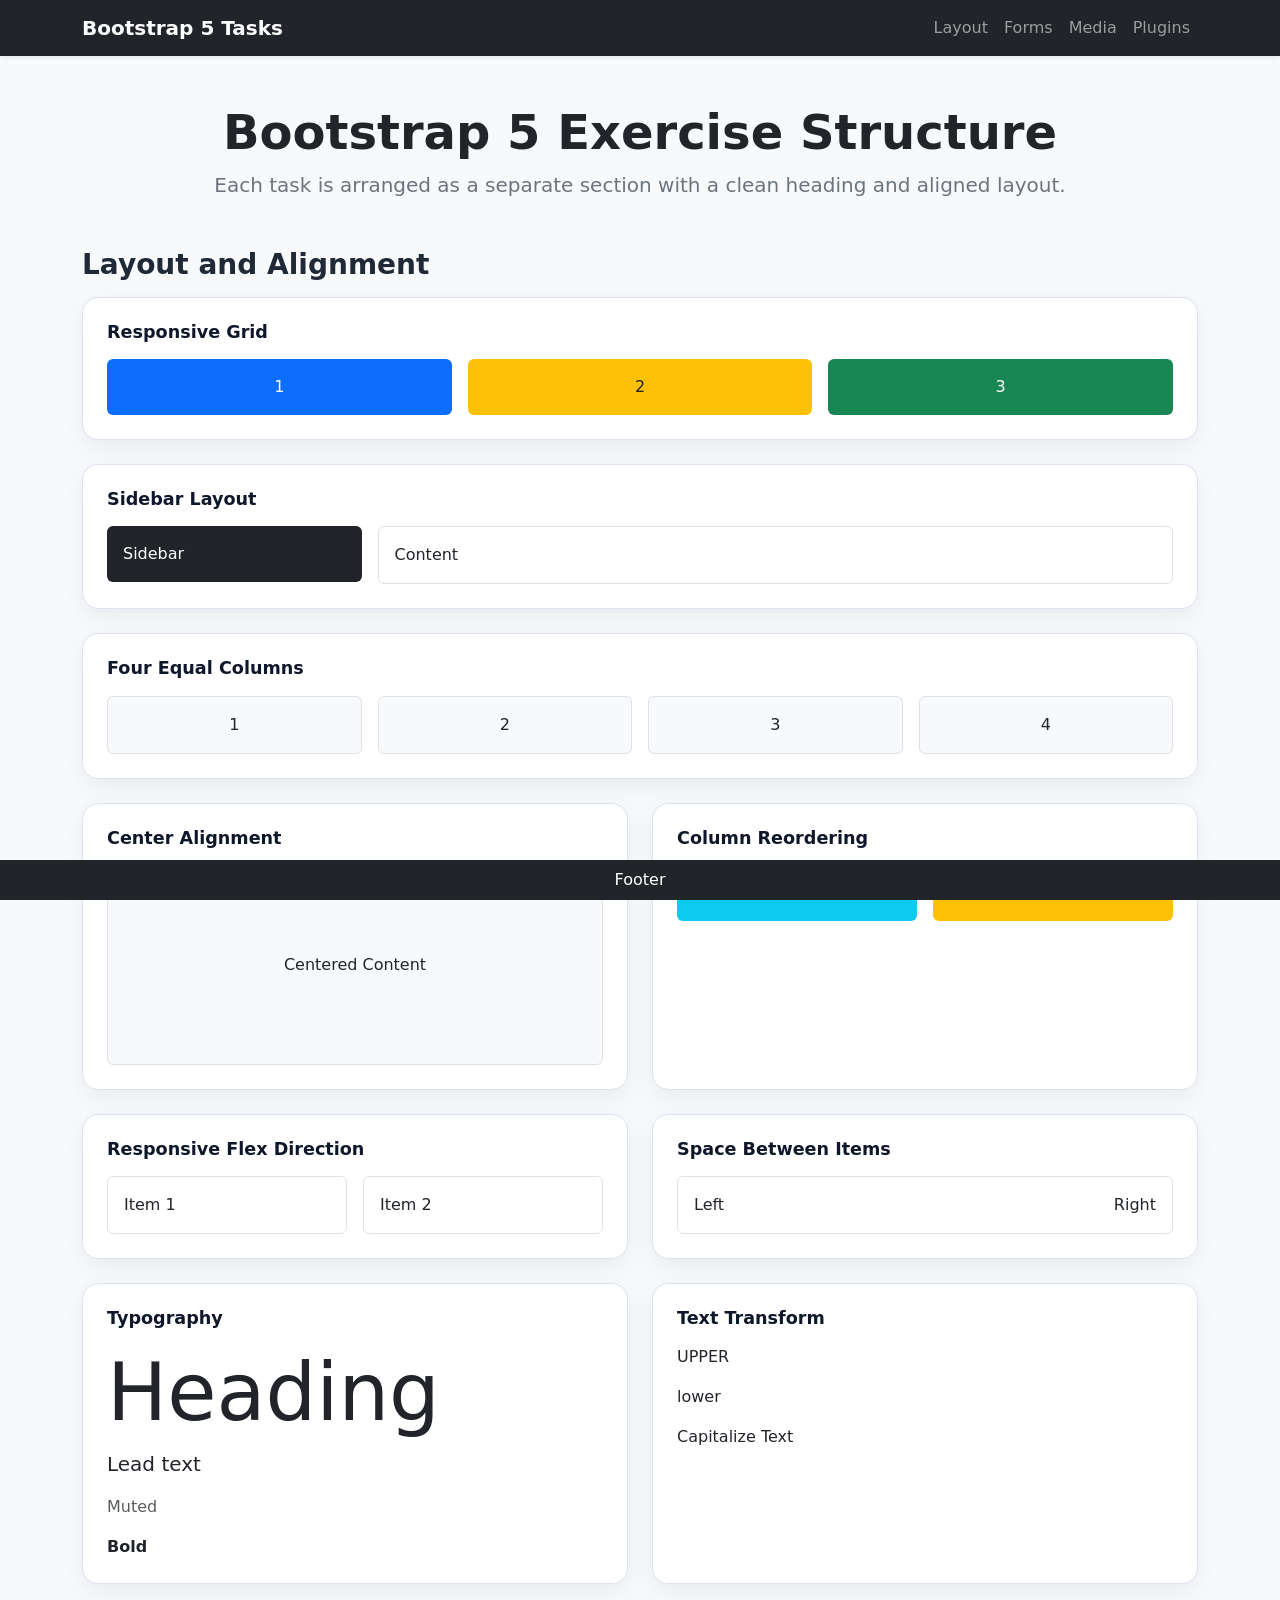
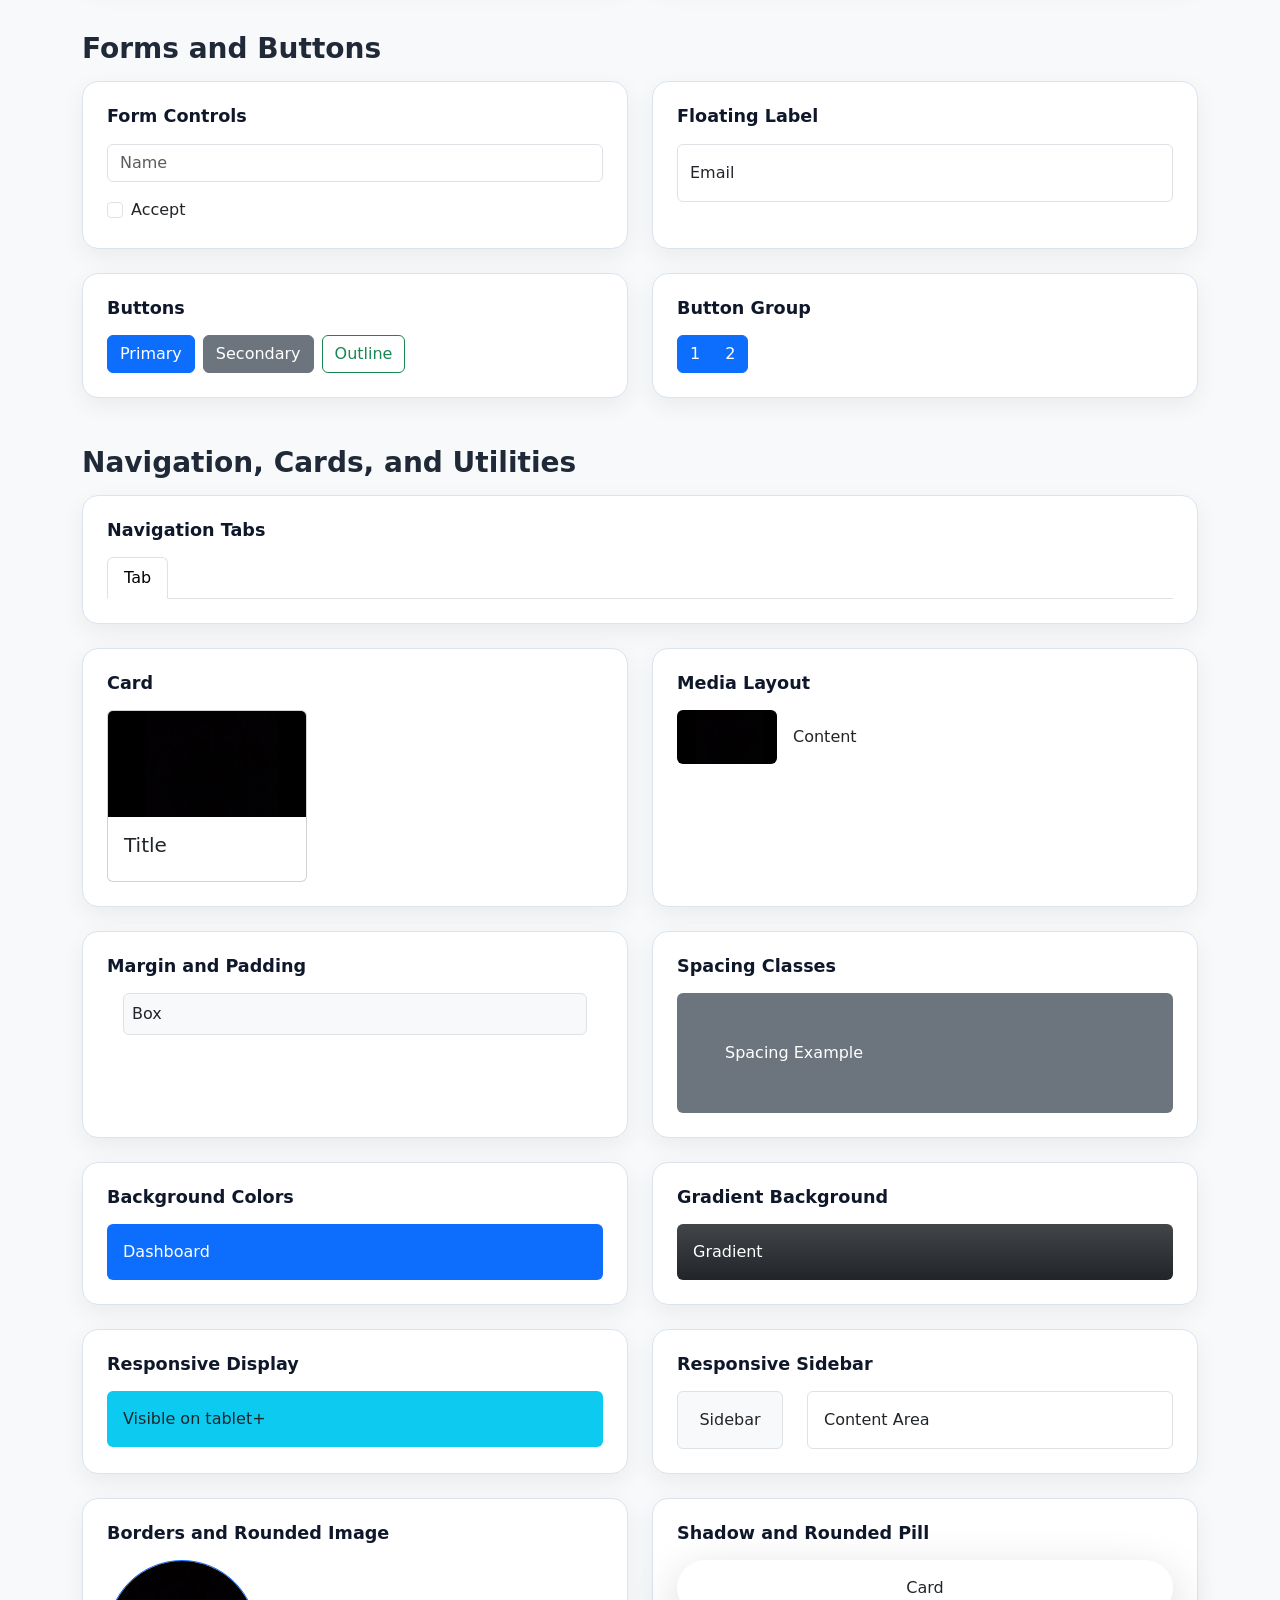
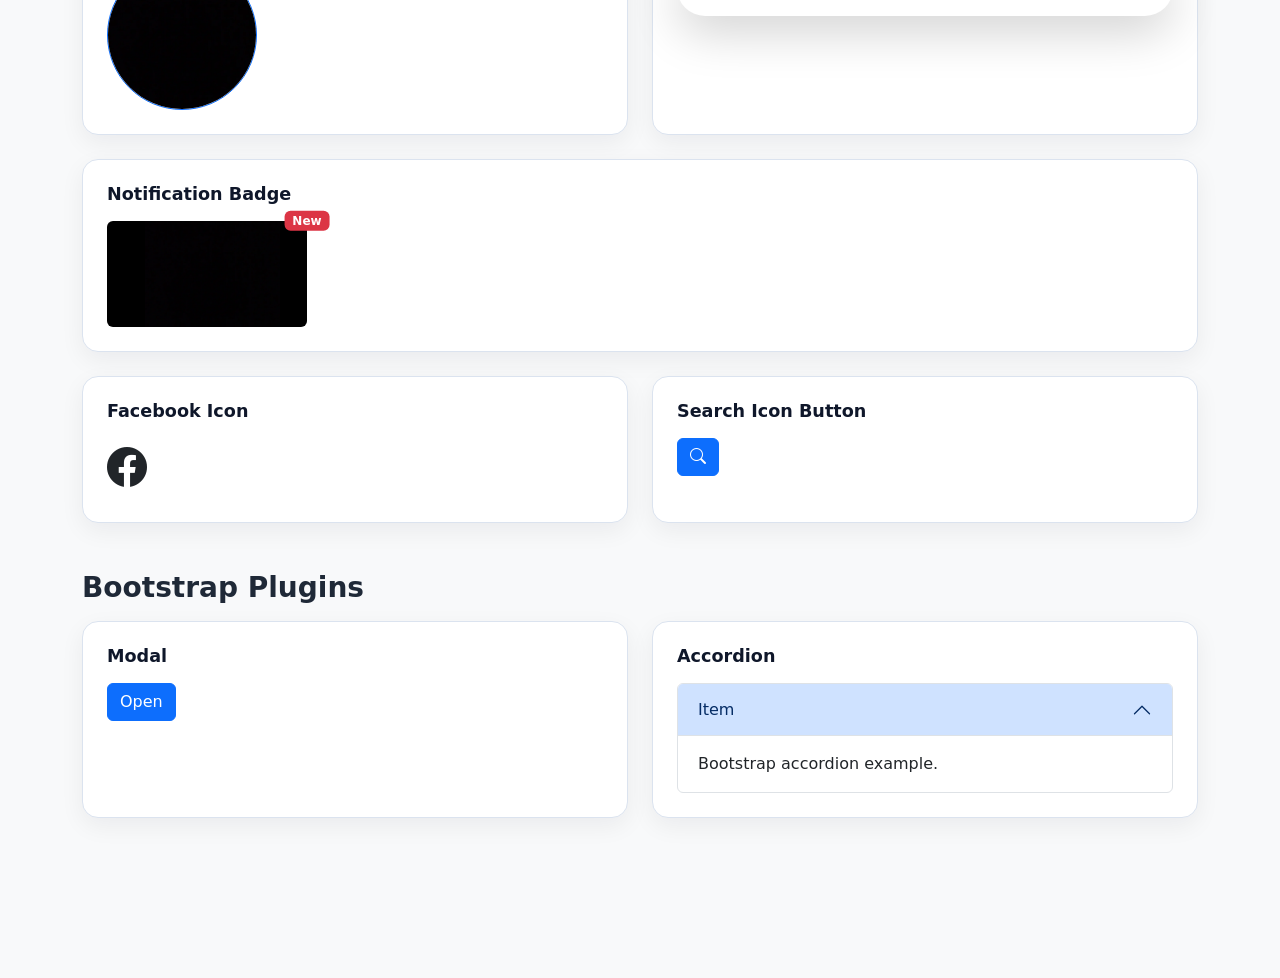
==== UpSkilling/Module 1 - Bootstrap 5/index.html @ 830fefad "Bootstrap" ====
<!DOCTYPE html>
<html lang="en">
<head>
    <!-- Exercise 1.1 - CDN Setup -->
    <meta charset="UTF-8">
    <meta name="viewport" content="width=device-width, initial-scale=1.0">
    <title>Bootstrap 5 Exercises</title>
    <link href="https://cdn.jsdelivr.net/npm/bootstrap@5.3.3/dist/css/bootstrap.min.css" rel="stylesheet">
    <link rel="stylesheet" href="https://cdn.jsdelivr.net/npm/bootstrap-icons@1.11.3/font/bootstrap-icons.min.css">
    <style>
        body {
            padding-bottom: 4rem;
        }

        .page-shell {
            padding-bottom: 5rem;
        }

        .task-group {
            scroll-margin-top: 5rem;
        }

        .group-title {
            margin-bottom: 1rem;
            font-size: 1.75rem;
            font-weight: 700;
            color: #1f2937;
        }

        .task-card {
            height: 100%;
            padding: 1.5rem;
            border: 1px solid #dbe3ef;
            border-radius: 1rem;
            background-color: #ffffff;
            box-shadow: 0 0.5rem 1.5rem rgba(15, 23, 42, 0.06);
        }

        .task-heading {
            margin-bottom: 1rem;
            font-size: 1.1rem;
            font-weight: 700;
            color: #0f172a;
        }

        .center-demo {
            min-height: 200px;
        }

        .card-width {
            max-width: 200px;
        }

        .media-image,
        .image-demo {
            object-fit: cover;
        }
    </style>
</head>
<body class="bg-body-tertiary">

    <!-- Exercise 10.1 - Navbar -->
    <nav class="navbar navbar-expand-lg navbar-dark bg-dark shadow-sm">
        <div class="container">
            <a class="navbar-brand fw-semibold" href="#">Bootstrap 5 Tasks</a>
            <button class="navbar-toggler" type="button" data-bs-toggle="collapse" data-bs-target="#taskNav">
                <span class="navbar-toggler-icon"></span>
            </button>
            <div class="collapse navbar-collapse" id="taskNav">
                <ul class="navbar-nav ms-auto">
                    <li class="nav-item"><a class="nav-link" href="#layout">Layout</a></li>
                    <li class="nav-item"><a class="nav-link" href="#forms">Forms</a></li>
                    <li class="nav-item"><a class="nav-link" href="#media">Media</a></li>
                    <li class="nav-item"><a class="nav-link" href="#plugins">Plugins</a></li>
                </ul>
            </div>
        </div>
    </nav>

    <main class="container py-5 page-shell">
        <header class="text-center mb-5">
            <h1 class="display-5 fw-bold">Bootstrap 5 Exercise Structure</h1>
            <p class="lead text-secondary mb-0">Each task is arranged as a separate section with a clean heading and aligned layout.</p>
        </header>

        <section id="layout" class="task-group mb-5">
            <h2 class="group-title">Layout and Alignment</h2>
            <div class="row g-4">
                <!-- Exercise 3.1 - Responsive Grid -->
                <div class="col-12">
                    <article class="task-card">
                        <h3 class="task-heading">Responsive Grid</h3>
                        <div class="row g-3 text-center text-white">
                            <div class="col-12 col-md-6 col-lg-4">
                                <div class="bg-primary p-3 rounded">1</div>
                            </div>
                            <div class="col-12 col-md-6 col-lg-4">
                                <div class="bg-warning text-dark p-3 rounded">2</div>
                            </div>
                            <div class="col-12 col-md-6 col-lg-4">
                                <div class="bg-success p-3 rounded">3</div>
                            </div>
                        </div>
                    </article>
                </div>

                <!-- Exercise 4.1 - Sidebar Layout -->
                <div class="col-12">
                    <article class="task-card">
                        <h3 class="task-heading">Sidebar Layout</h3>
                        <div class="row g-3">
                            <div class="col-md-3">
                                <div class="bg-dark text-white p-3 rounded">Sidebar</div>
                            </div>
                            <div class="col-md-9">
                                <div class="border bg-white p-3 rounded">Content</div>
                            </div>
                        </div>
                    </article>
                </div>

                <!-- Exercise 4.2 - Four Equal Columns -->
                <div class="col-12">
                    <article class="task-card">
                        <h3 class="task-heading">Four Equal Columns</h3>
                        <div class="row g-3 text-center">
                            <div class="col-sm-3"><div class="border bg-light p-3 rounded">1</div></div>
                            <div class="col-sm-3"><div class="border bg-light p-3 rounded">2</div></div>
                            <div class="col-sm-3"><div class="border bg-light p-3 rounded">3</div></div>
                            <div class="col-sm-3"><div class="border bg-light p-3 rounded">4</div></div>
                        </div>
                    </article>
                </div>

                <!-- Exercise 5.1 - Center Alignment -->
                <div class="col-lg-6">
                    <article class="task-card h-100">
                        <h3 class="task-heading">Center Alignment</h3>
                        <div class="d-flex justify-content-center align-items-center bg-light border rounded center-demo">
                            Centered Content
                        </div>
                    </article>
                </div>

                <!-- Exercise 5.2 - Column Reordering -->
                <div class="col-lg-6">
                    <article class="task-card h-100">
                        <h3 class="task-heading">Column Reordering</h3>
                        <div class="row g-3 text-center">
                            <div class="col order-md-2">
                                <div class="bg-warning p-3 rounded">Second</div>
                            </div>
                            <div class="col order-md-1">
                                <div class="bg-info p-3 rounded">First</div>
                            </div>
                        </div>
                    </article>
                </div>

                <!-- Exercise 6.1 - Responsive Flex Direction -->
                <div class="col-lg-6">
                    <article class="task-card h-100">
                        <h3 class="task-heading">Responsive Flex Direction</h3>
                        <div class="d-flex flex-column flex-md-row gap-3">
                            <div class="border bg-white p-3 rounded flex-fill">Item 1</div>
                            <div class="border bg-white p-3 rounded flex-fill">Item 2</div>
                        </div>
                    </article>
                </div>

                <!-- Exercise 6.2 - Space Between Items -->
                <div class="col-lg-6">
                    <article class="task-card h-100">
                        <h3 class="task-heading">Space Between Items</h3>
                        <div class="d-flex justify-content-between align-items-center border bg-white p-3 rounded">
                            <span>Left</span>
                            <span>Right</span>
                        </div>
                    </article>
                </div>

                <!-- Exercise 7.1 - Typography -->
                <div class="col-lg-6">
                    <article class="task-card h-100">
                        <h3 class="task-heading">Typography</h3>
                        <h1 class="display-1">Heading</h1>
                        <p class="lead">Lead text</p>
                        <p class="text-muted">Muted</p>
                        <p class="fw-bold mb-0">Bold</p>
                    </article>
                </div>

                <!-- Exercise 7.2 - Text Transform -->
                <div class="col-lg-6">
                    <article class="task-card h-100">
                        <h3 class="task-heading">Text Transform</h3>
                        <p class="text-uppercase">upper</p>
                        <p class="text-lowercase">LOWER</p>
                        <p class="text-capitalize mb-0">capitalize text</p>
                    </article>
                </div>
            </div>
        </section>

        <section id="forms" class="task-group mb-5">
            <h2 class="group-title">Forms and Buttons</h2>
            <div class="row g-4">
                <!-- Exercise 8.1 - Form Controls -->
                <div class="col-lg-6">
                    <article class="task-card h-100">
                        <h3 class="task-heading">Form Controls</h3>
                        <form>
                            <input class="form-control mb-3" placeholder="Name">
                            <div class="form-check">
                                <input type="checkbox" class="form-check-input" id="accept">
                                <label class="form-check-label" for="accept">Accept</label>
                            </div>
                        </form>
                    </article>
                </div>

                <!-- Exercise 8.2 - Floating Label -->
                <div class="col-lg-6">
                    <article class="task-card h-100">
                        <h3 class="task-heading">Floating Label</h3>
                        <div class="form-floating">
                            <input type="email" class="form-control" id="floatingEmail" placeholder="Email">
                            <label for="floatingEmail">Email</label>
                        </div>
                    </article>
                </div>

                <!-- Exercise 9.1 - Buttons -->
                <div class="col-lg-6">
                    <article class="task-card h-100">
                        <h3 class="task-heading">Buttons</h3>
                        <div class="d-flex flex-wrap gap-2">
                            <button class="btn btn-primary" type="button">Primary</button>
                            <button class="btn btn-secondary" type="button">Secondary</button>
                            <button class="btn btn-outline-success" type="button">Outline</button>
                        </div>
                    </article>
                </div>

                <!-- Exercise 9.2 - Button Group -->
                <div class="col-lg-6">
                    <article class="task-card h-100">
                        <h3 class="task-heading">Button Group</h3>
                        <div class="btn-group" role="group" aria-label="Button group">
                            <button class="btn btn-primary" type="button">1</button>
                            <button class="btn btn-primary" type="button">2</button>
                        </div>
                    </article>
                </div>
            </div>
        </section>

        <section id="media" class="task-group mb-5">
            <h2 class="group-title">Navigation, Cards, and Utilities</h2>
            <div class="row g-4">
                <!-- Exercise 10.2 - Navigation Tabs -->
                <div class="col-12">
                    <article class="task-card">
                        <h3 class="task-heading">Navigation Tabs</h3>
                        <ul class="nav nav-tabs">
                            <li class="nav-item">
                                <a class="nav-link active" href="#">Tab</a>
                            </li>
                        </ul>
                    </article>
                </div>

                <!-- Exercise 11.1 - Card -->
                <div class="col-lg-6">
                    <article class="task-card h-100">
                        <h3 class="task-heading">Card</h3>
                        <div class="card card-width">
                            <img src="image.png" class="card-img-top" alt="Card Image">
                            <div class="card-body">
                                <h5 class="card-title">Title</h5>
                            </div>
                        </div>
                    </article>
                </div>

                <!-- Exercise 11.2 - Media Layout -->
                <div class="col-lg-6">
                    <article class="task-card h-100">
                        <h3 class="task-heading">Media Layout</h3>
                        <div class="d-flex align-items-center gap-3">
                            <img src="image.png" width="100" alt="Image" class="rounded media-image">
                            <div>Content</div>
                        </div>
                    </article>
                </div>

                <!-- Exercise 12.1 - Margin and Padding -->
                <div class="col-lg-6">
                    <article class="task-card h-100">
                        <h3 class="task-heading">Margin and Padding</h3>
                        <div class="m-3 p-2 bg-light border rounded">Box</div>
                    </article>
                </div>

                <!-- Exercise 12.2 - Spacing Classes -->
                <div class="col-lg-6">
                    <article class="task-card h-100">
                        <h3 class="task-heading">Spacing Classes</h3>
                        <div class="p-5 bg-secondary text-white rounded">Spacing Example</div>
                    </article>
                </div>

                <!-- Exercise 13.1 - Background Colors -->
                <div class="col-lg-6">
                    <article class="task-card h-100">
                        <h3 class="task-heading">Background Colors</h3>
                        <div class="bg-primary text-white p-3 rounded">Dashboard</div>
                    </article>
                </div>

                <!-- Exercise 13.2 - Gradient Background -->
                <div class="col-lg-6">
                    <article class="task-card h-100">
                        <h3 class="task-heading">Gradient Background</h3>
                        <div class="bg-dark bg-gradient text-white p-3 rounded">Gradient</div>
                    </article>
                </div>

                <!-- Exercise 14.1 - Responsive Display -->
                <div class="col-lg-6">
                    <article class="task-card h-100">
                        <h3 class="task-heading">Responsive Display</h3>
                        <div class="d-none d-md-block bg-info p-3 rounded">Visible on tablet+</div>
                    </article>
                </div>

                <!-- Exercise 14.2 - Responsive Sidebar -->
                <div class="col-lg-6">
                    <article class="task-card h-100">
                        <h3 class="task-heading">Responsive Sidebar</h3>
                        <div class="row">
                            <div class="d-none d-md-block col-md-3">
                                <div class="bg-light border rounded p-3 text-center">Sidebar</div>
                            </div>
                            <div class="col">
                                <div class="border rounded p-3 bg-white">Content Area</div>
                            </div>
                        </div>
                    </article>
                </div>

                <!-- Exercise 15.1 - Borders and Rounded Image -->
                <div class="col-lg-6">
                    <article class="task-card h-100">
                        <h3 class="task-heading">Borders and Rounded Image</h3>
                        <img src="image.png"
                             class="border border-primary rounded-circle image-demo"
                             width="150"
                             height="150"
                             alt="Profile">
                    </article>
                </div>

                <!-- Exercise 15.2 - Shadow and Rounded Pill -->
                <div class="col-lg-6">
                    <article class="task-card h-100">
                        <h3 class="task-heading">Shadow and Rounded Pill</h3>
                        <div class="shadow-lg rounded-pill p-3 bg-white text-center">Card</div>
                    </article>
                </div>

                <!-- Exercise 16.2 - Notification Badge -->
                <div class="col-12">
                    <article class="task-card">
                        <h3 class="task-heading">Notification Badge</h3>
                        <div class="position-relative d-inline-block">
                            <img src="image.png" width="200" alt="Product" class="rounded">
                            <span class="position-absolute top-0 start-100 translate-middle badge bg-danger">New</span>
                        </div>
                    </article>
                </div>

                <!-- Exercise 17.1 - Facebook Icon -->
                <div class="col-lg-6">
                    <article class="task-card h-100">
                        <h3 class="task-heading">Facebook Icon</h3>
                        <i class="bi bi-facebook fs-1"></i>
                    </article>
                </div>

                <!-- Exercise 17.2 - Search Icon Button -->
                <div class="col-lg-6">
                    <article class="task-card h-100">
                        <h3 class="task-heading">Search Icon Button</h3>
                        <button class="btn btn-primary" type="button">
                            <i class="bi bi-search"></i>
                        </button>
                    </article>
                </div>
            </div>
        </section>

        <section id="plugins" class="task-group mb-5">
            <h2 class="group-title">Bootstrap Plugins</h2>
            <div class="row g-4">
                <!-- Exercise 18.1 - Modal -->
                <div class="col-lg-6">
                    <article class="task-card h-100">
                        <h3 class="task-heading">Modal</h3>
                        <button class="btn btn-primary" type="button" data-bs-toggle="modal" data-bs-target="#exerciseModal">
                            Open
                        </button>
                    </article>
                </div>

                <!-- Exercise 18.2 - Accordion -->
                <div class="col-lg-6">
                    <article class="task-card h-100">
                        <h3 class="task-heading">Accordion</h3>
                        <div class="accordion" id="exerciseAccordion">
                            <div class="accordion-item">
                                <h2 class="accordion-header" id="accordionHeading">
                                    <button class="accordion-button" type="button" data-bs-toggle="collapse" data-bs-target="#accordionBody">
                                        Item
                                    </button>
                                </h2>
                                <div id="accordionBody" class="accordion-collapse collapse show" data-bs-parent="#exerciseAccordion">
                                    <div class="accordion-body">Bootstrap accordion example.</div>
                                </div>
                            </div>
                        </div>
                    </article>
                </div>
            </div>
        </section>
    </main>

    <!-- Exercise 18.1 - Modal Content -->
    <div class="modal fade" id="exerciseModal" tabindex="-1" aria-hidden="true">
        <div class="modal-dialog">
            <div class="modal-content">
                <div class="modal-header">
                    <h5 class="modal-title">Modal</h5>
                    <button type="button" class="btn-close" data-bs-dismiss="modal" aria-label="Close"></button>
                </div>
                <div class="modal-body">
                    Hello
                </div>
            </div>
        </div>
    </div>

    <!-- Exercise 16.1 - Fixed Footer -->
    <footer class="position-fixed bottom-0 w-100 bg-dark text-white text-center py-2">
        Footer
    </footer>

    <!-- Exercise 2.2 - Add JS Plugins -->
    <script src="https://cdn.jsdelivr.net/npm/bootstrap@5.3.3/dist/js/bootstrap.bundle.min.js"></script>
</body>
</html>
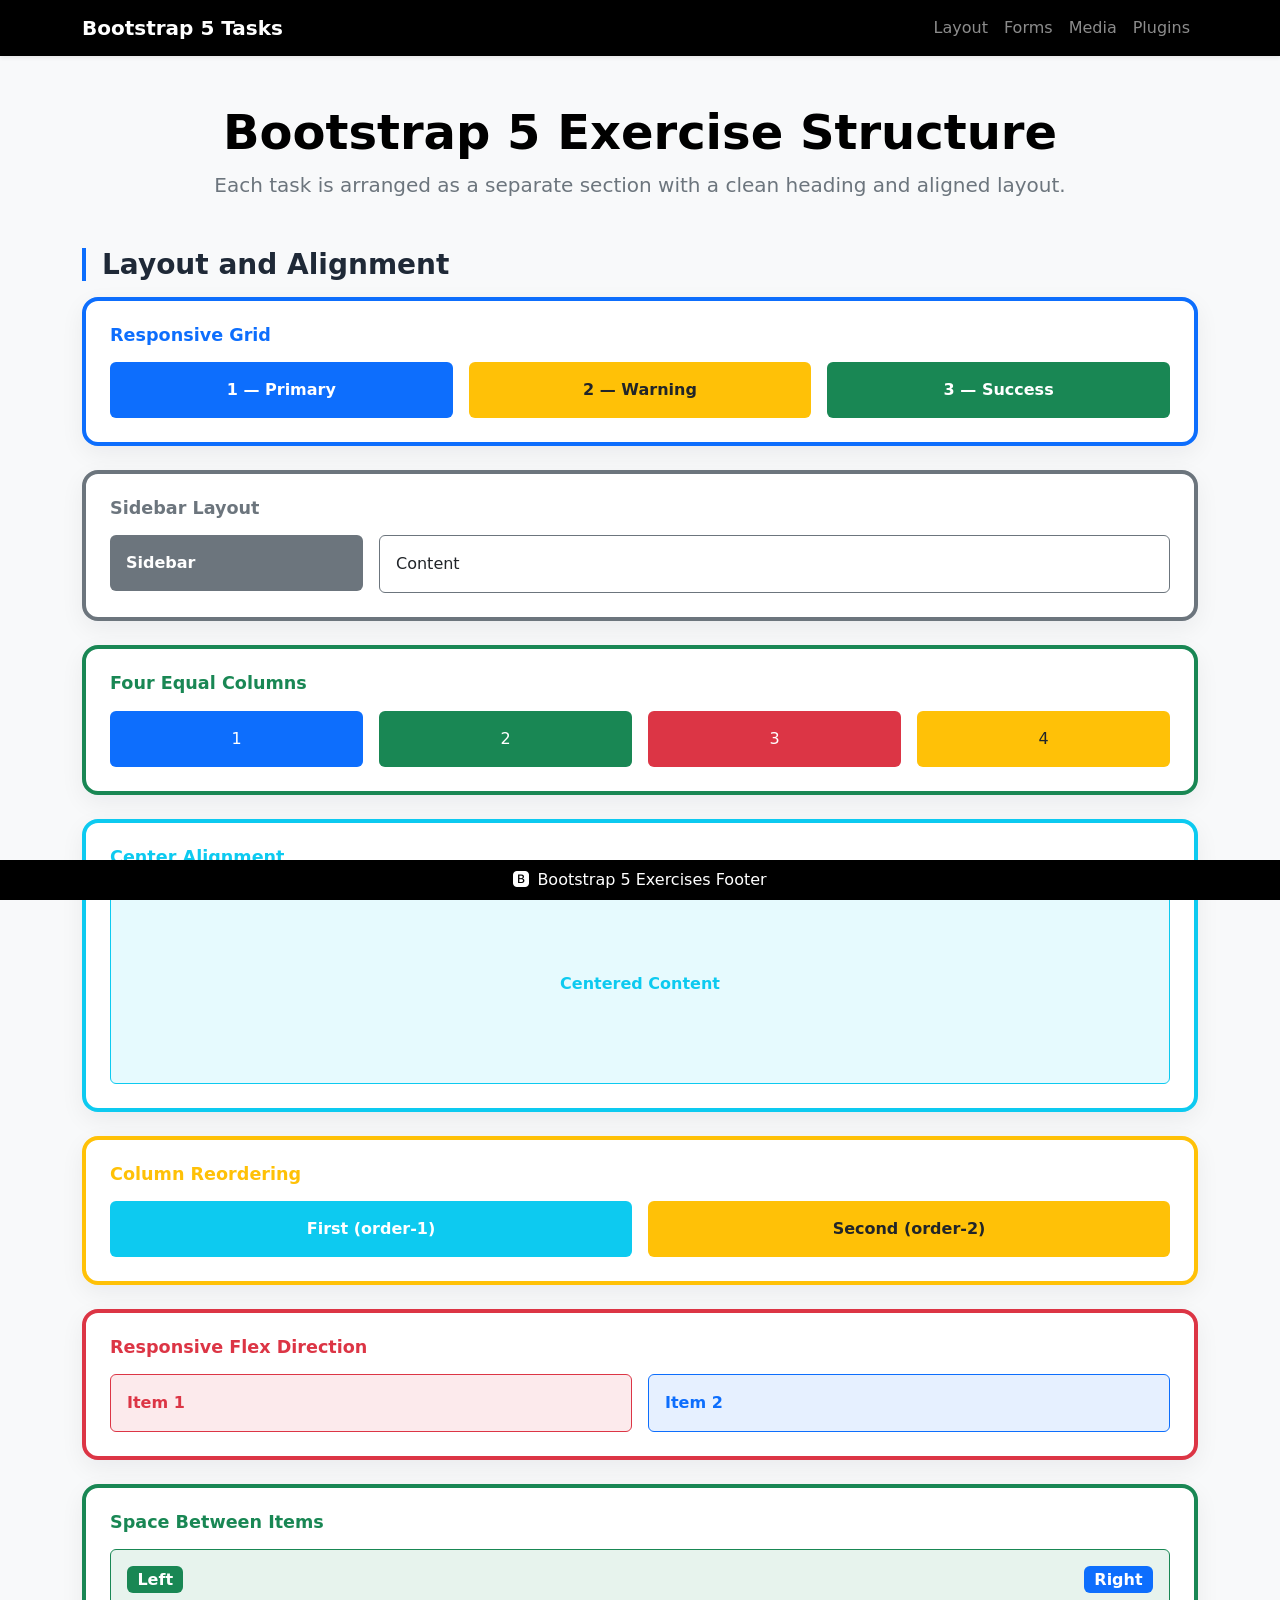
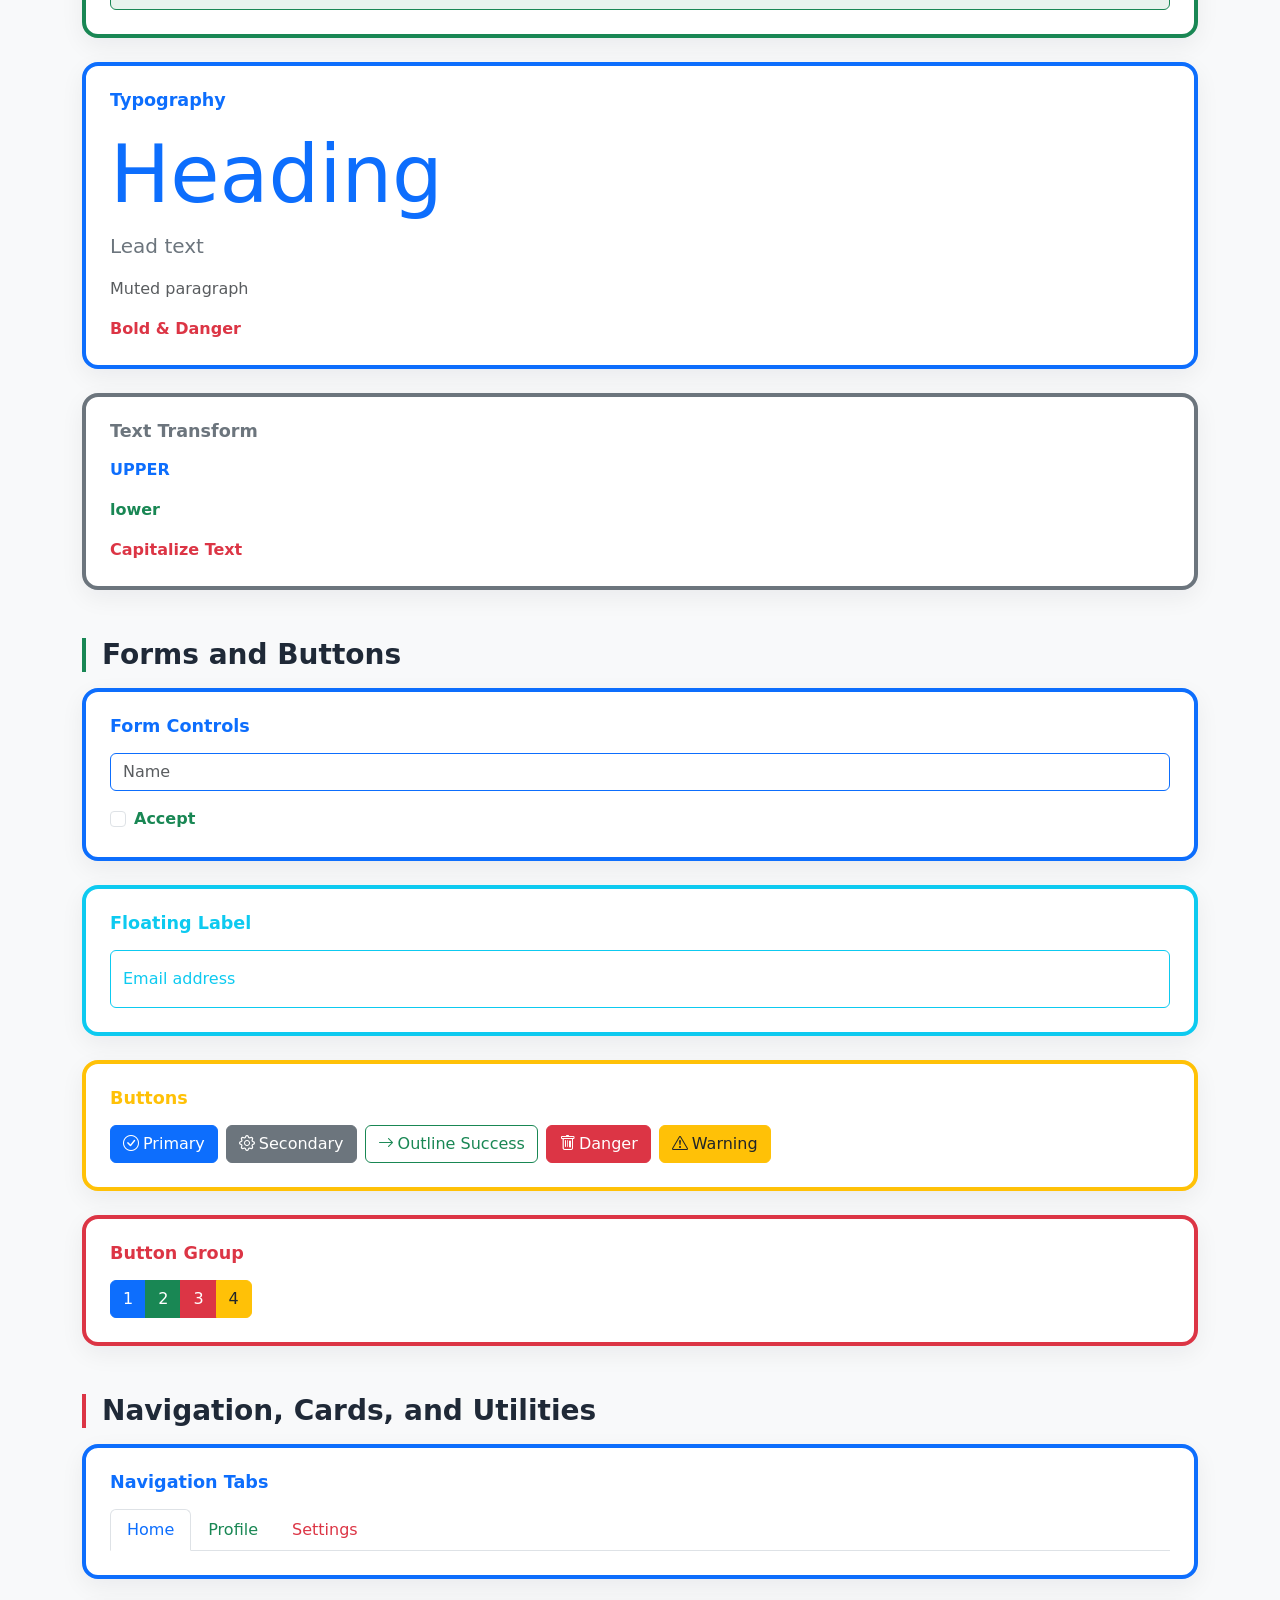
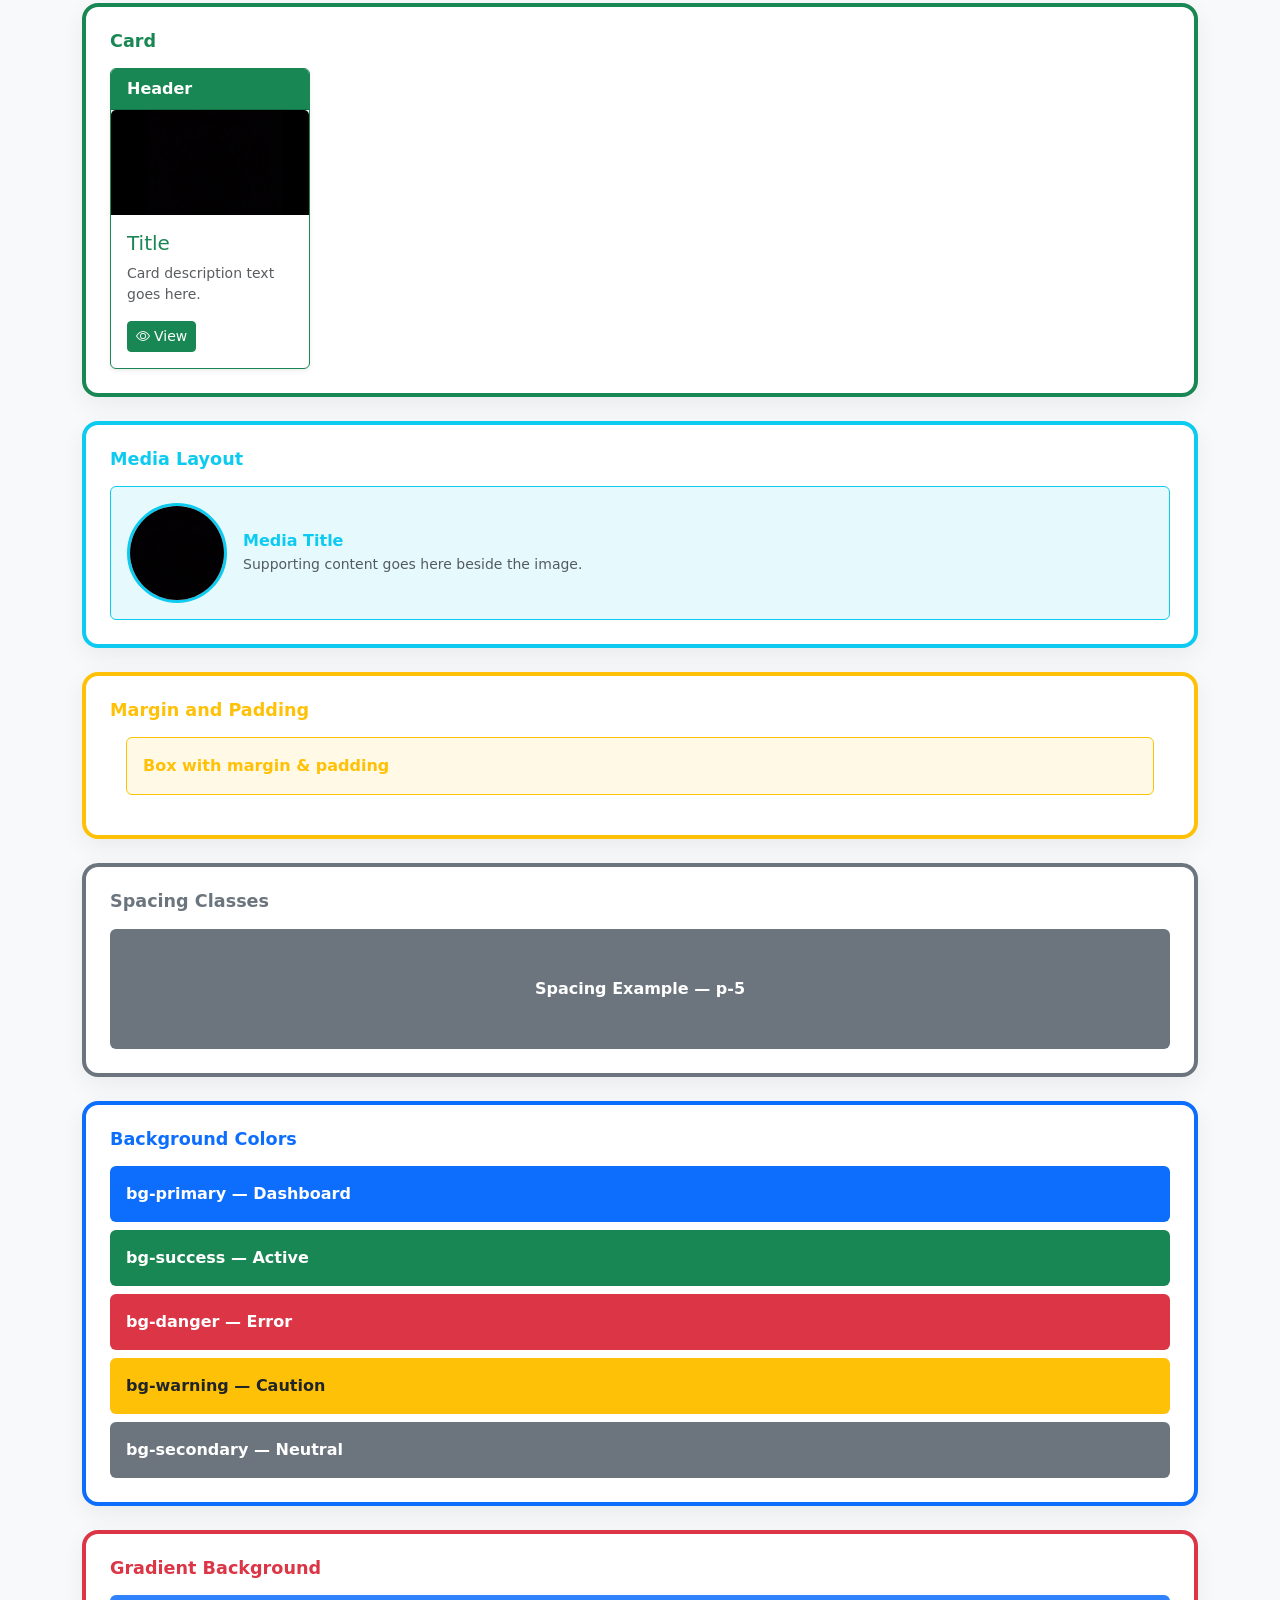
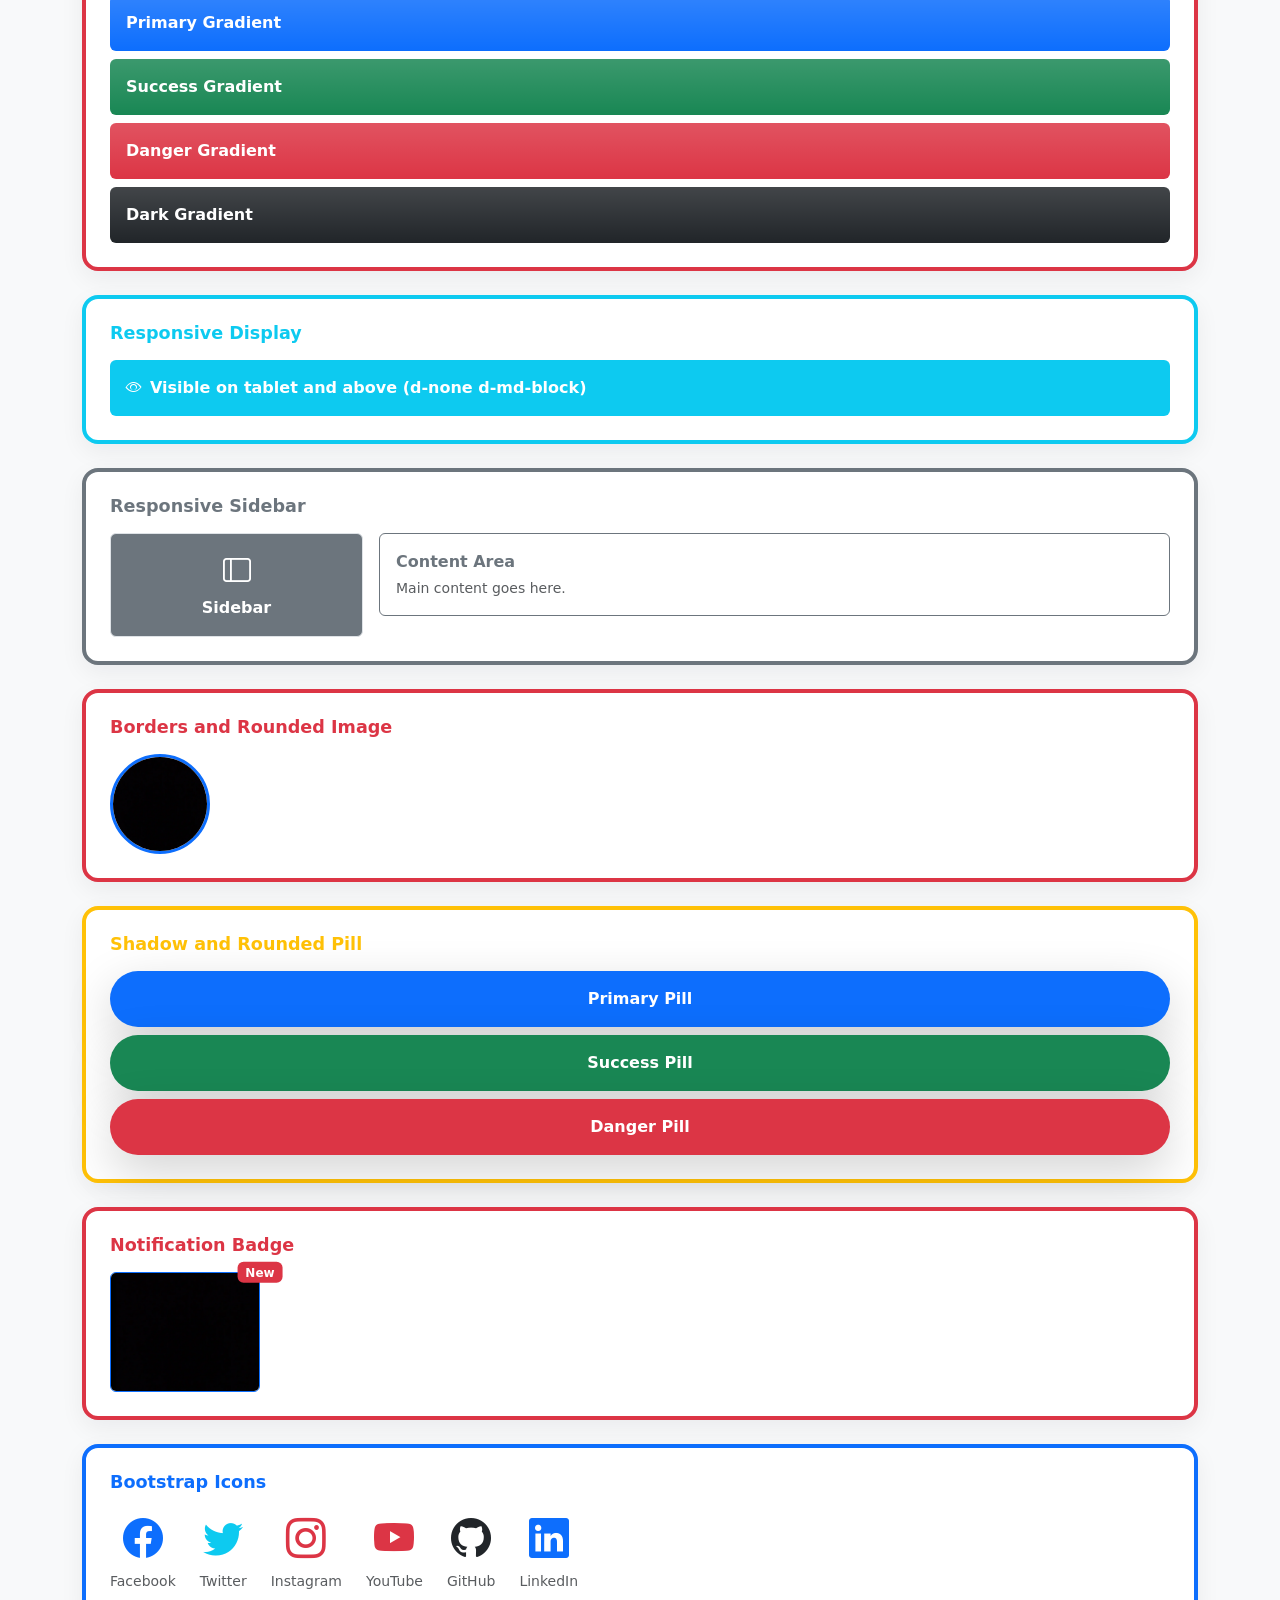
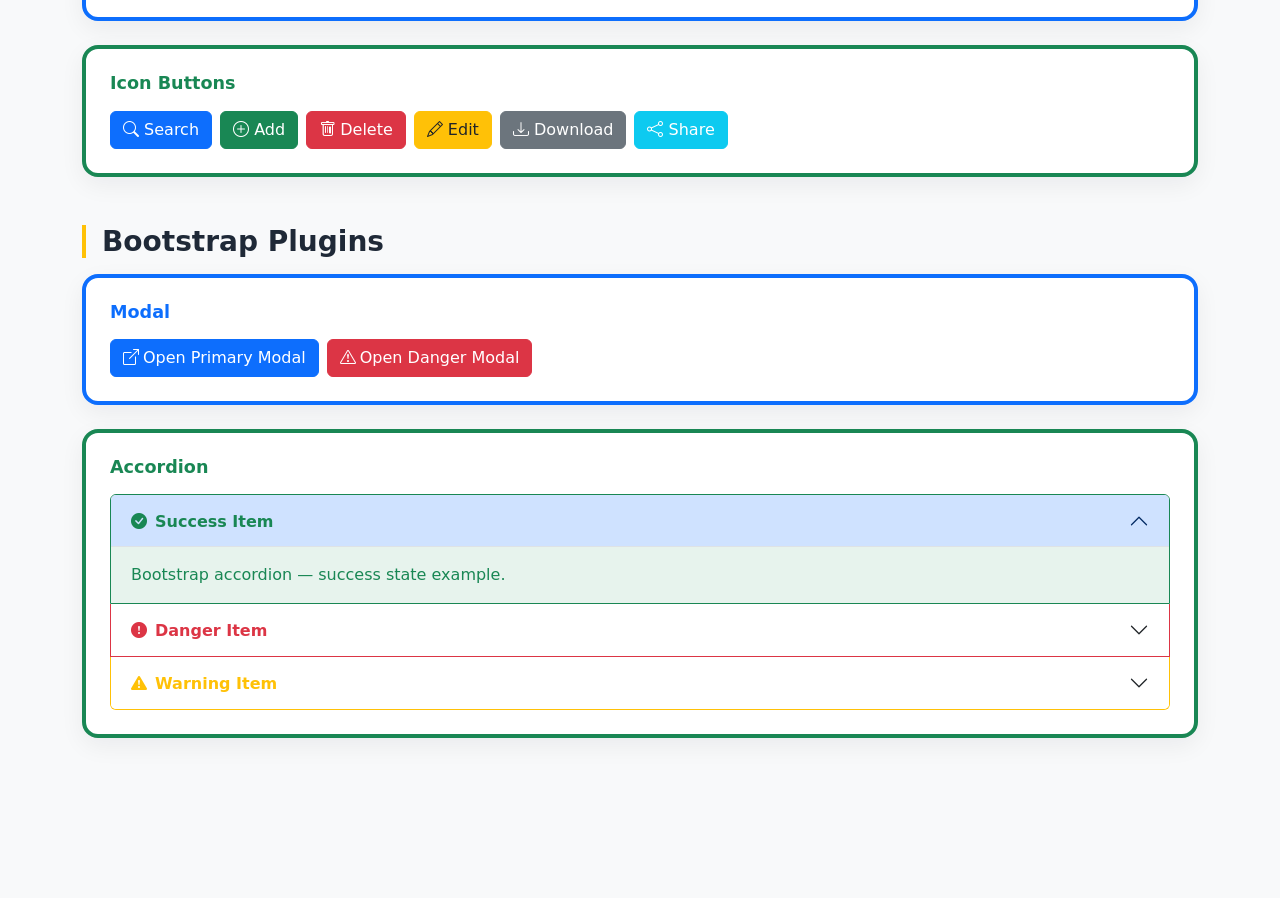
==== commit 85776f61: "Final Bootstrap" ====
--- a/UpSkilling/Module 1 - Bootstrap 5/index.html
+++ b/UpSkilling/Module 1 - Bootstrap 5/index.html
@@ -8,17 +8,9 @@
     <link href="https://cdn.jsdelivr.net/npm/bootstrap@5.3.3/dist/css/bootstrap.min.css" rel="stylesheet">
     <link rel="stylesheet" href="https://cdn.jsdelivr.net/npm/bootstrap-icons@1.11.3/font/bootstrap-icons.min.css">
     <style>
-        body {
-            padding-bottom: 4rem;
-        }
-
-        .page-shell {
-            padding-bottom: 5rem;
-        }
-
-        .task-group {
-            scroll-margin-top: 5rem;
-        }
+        body { padding-bottom: 4rem; }
+        .page-shell { padding-bottom: 5rem; }
+        .task-group { scroll-margin-top: 5rem; }
 
         .group-title {
             margin-bottom: 1rem;
@@ -28,7 +20,6 @@
         }
 
         .task-card {
-            height: 100%;
             padding: 1.5rem;
             border: 1px solid #dbe3ef;
             border-radius: 1rem;
@@ -43,24 +34,17 @@
             color: #0f172a;
         }
 
-        .center-demo {
-            min-height: 200px;
-        }
-
-        .card-width {
-            max-width: 200px;
-        }
+        .center-demo { min-height: 200px; }
+        .card-width  { max-width: 200px; }
 
         .media-image,
-        .image-demo {
-            object-fit: cover;
-        }
+        .image-demo { object-fit: cover; }
     </style>
 </head>
 <body class="bg-body-tertiary">
 
     <!-- Exercise 10.1 - Navbar -->
-    <nav class="navbar navbar-expand-lg navbar-dark bg-dark shadow-sm">
+    <nav class="navbar navbar-expand-lg navbar-dark bg-black shadow-sm">
         <div class="container">
             <a class="navbar-brand fw-semibold" href="#">Bootstrap 5 Tasks</a>
             <button class="navbar-toggler" type="button" data-bs-toggle="collapse" data-bs-target="#taskNav">
@@ -79,358 +63,447 @@
 
     <main class="container py-5 page-shell">
         <header class="text-center mb-5">
-            <h1 class="display-5 fw-bold">Bootstrap 5 Exercise Structure</h1>
+            <h1 class="display-5 fw-bold text-black">Bootstrap 5 Exercise Structure</h1>
             <p class="lead text-secondary mb-0">Each task is arranged as a separate section with a clean heading and aligned layout.</p>
         </header>
 
+        <!-- ── LAYOUT ── -->
         <section id="layout" class="task-group mb-5">
-            <h2 class="group-title">Layout and Alignment</h2>
-            <div class="row g-4">
+            <h2 class="group-title border-start border-4 border-primary ps-3">Layout and Alignment</h2>
+            <div class="d-flex flex-column gap-4">
+
                 <!-- Exercise 3.1 - Responsive Grid -->
-                <div class="col-12">
-                    <article class="task-card">
-                        <h3 class="task-heading">Responsive Grid</h3>
-                        <div class="row g-3 text-center text-white">
-                            <div class="col-12 col-md-6 col-lg-4">
-                                <div class="bg-primary p-3 rounded">1</div>
-                            </div>
-                            <div class="col-12 col-md-6 col-lg-4">
-                                <div class="bg-warning text-dark p-3 rounded">2</div>
-                            </div>
-                            <div class="col-12 col-md-6 col-lg-4">
-                                <div class="bg-success p-3 rounded">3</div>
-                            </div>
-                        </div>
-                    </article>
-                </div>
+                <article class="task-card border-start border-4 border-primary">
+                    <h3 class="task-heading text-primary">Responsive Grid</h3>
+                    <div class="row g-3 text-center text-white">
+                        <div class="col-12 col-md-6 col-lg-4">
+                            <div class="bg-primary p-3 rounded fw-semibold">1 — Primary</div>
+                        </div>
+                        <div class="col-12 col-md-6 col-lg-4">
+                            <div class="bg-warning text-dark p-3 rounded fw-semibold">2 — Warning</div>
+                        </div>
+                        <div class="col-12 col-md-6 col-lg-4">
+                            <div class="bg-success p-3 rounded fw-semibold">3 — Success</div>
+                        </div>
+                    </div>
+                </article>
 
                 <!-- Exercise 4.1 - Sidebar Layout -->
-                <div class="col-12">
-                    <article class="task-card">
-                        <h3 class="task-heading">Sidebar Layout</h3>
-                        <div class="row g-3">
-                            <div class="col-md-3">
-                                <div class="bg-dark text-white p-3 rounded">Sidebar</div>
-                            </div>
-                            <div class="col-md-9">
-                                <div class="border bg-white p-3 rounded">Content</div>
-                            </div>
-                        </div>
-                    </article>
-                </div>
+                <article class="task-card border-start border-4 border-secondary">
+                    <h3 class="task-heading text-secondary">Sidebar Layout</h3>
+                    <div class="row g-3">
+                        <div class="col-md-3">
+                            <div class="bg-secondary text-white p-3 rounded fw-semibold">Sidebar</div>
+                        </div>
+                        <div class="col-md-9">
+                            <div class="border border-secondary bg-white p-3 rounded">Content</div>
+                        </div>
+                    </div>
+                </article>
 
                 <!-- Exercise 4.2 - Four Equal Columns -->
-                <div class="col-12">
-                    <article class="task-card">
-                        <h3 class="task-heading">Four Equal Columns</h3>
-                        <div class="row g-3 text-center">
-                            <div class="col-sm-3"><div class="border bg-light p-3 rounded">1</div></div>
-                            <div class="col-sm-3"><div class="border bg-light p-3 rounded">2</div></div>
-                            <div class="col-sm-3"><div class="border bg-light p-3 rounded">3</div></div>
-                            <div class="col-sm-3"><div class="border bg-light p-3 rounded">4</div></div>
-                        </div>
-                    </article>
-                </div>
+                <article class="task-card border-start border-4 border-success">
+                    <h3 class="task-heading text-success">Four Equal Columns</h3>
+                    <div class="row g-3 text-center text-white">
+                        <div class="col-sm-3"><div class="bg-primary p-3 rounded">1</div></div>
+                        <div class="col-sm-3"><div class="bg-success p-3 rounded">2</div></div>
+                        <div class="col-sm-3"><div class="bg-danger p-3 rounded">3</div></div>
+                        <div class="col-sm-3"><div class="bg-warning text-dark p-3 rounded">4</div></div>
+                    </div>
+                </article>
 
                 <!-- Exercise 5.1 - Center Alignment -->
-                <div class="col-lg-6">
-                    <article class="task-card h-100">
-                        <h3 class="task-heading">Center Alignment</h3>
-                        <div class="d-flex justify-content-center align-items-center bg-light border rounded center-demo">
-                            Centered Content
-                        </div>
-                    </article>
-                </div>
+                <article class="task-card border-start border-4 border-info">
+                    <h3 class="task-heading text-info">Center Alignment</h3>
+                    <div class="d-flex justify-content-center align-items-center bg-info bg-opacity-10 border border-info rounded center-demo text-info fw-semibold">
+                        Centered Content
+                    </div>
+                </article>
 
                 <!-- Exercise 5.2 - Column Reordering -->
-                <div class="col-lg-6">
-                    <article class="task-card h-100">
-                        <h3 class="task-heading">Column Reordering</h3>
-                        <div class="row g-3 text-center">
-                            <div class="col order-md-2">
-                                <div class="bg-warning p-3 rounded">Second</div>
-                            </div>
-                            <div class="col order-md-1">
-                                <div class="bg-info p-3 rounded">First</div>
-                            </div>
-                        </div>
-                    </article>
-                </div>
+                <article class="task-card border-start border-4 border-warning">
+                    <h3 class="task-heading text-warning">Column Reordering</h3>
+                    <div class="row g-3 text-center text-white">
+                        <div class="col order-md-2">
+                            <div class="bg-warning text-dark p-3 rounded fw-semibold">Second (order-2)</div>
+                        </div>
+                        <div class="col order-md-1">
+                            <div class="bg-info p-3 rounded fw-semibold">First (order-1)</div>
+                        </div>
+                    </div>
+                </article>
 
                 <!-- Exercise 6.1 - Responsive Flex Direction -->
-                <div class="col-lg-6">
-                    <article class="task-card h-100">
-                        <h3 class="task-heading">Responsive Flex Direction</h3>
-                        <div class="d-flex flex-column flex-md-row gap-3">
-                            <div class="border bg-white p-3 rounded flex-fill">Item 1</div>
-                            <div class="border bg-white p-3 rounded flex-fill">Item 2</div>
-                        </div>
-                    </article>
-                </div>
+                <article class="task-card border-start border-4 border-danger">
+                    <h3 class="task-heading text-danger">Responsive Flex Direction</h3>
+                    <div class="d-flex flex-column flex-md-row gap-3">
+                        <div class="border border-danger bg-danger bg-opacity-10 text-danger p-3 rounded flex-fill fw-semibold">Item 1</div>
+                        <div class="border border-primary bg-primary bg-opacity-10 text-primary p-3 rounded flex-fill fw-semibold">Item 2</div>
+                    </div>
+                </article>
 
                 <!-- Exercise 6.2 - Space Between Items -->
-                <div class="col-lg-6">
-                    <article class="task-card h-100">
-                        <h3 class="task-heading">Space Between Items</h3>
-                        <div class="d-flex justify-content-between align-items-center border bg-white p-3 rounded">
-                            <span>Left</span>
-                            <span>Right</span>
-                        </div>
-                    </article>
-                </div>
+                <article class="task-card border-start border-4 border-success">
+                    <h3 class="task-heading text-success">Space Between Items</h3>
+                    <div class="d-flex justify-content-between align-items-center border border-success bg-success bg-opacity-10 p-3 rounded">
+                        <span class="badge bg-success fs-6">Left</span>
+                        <span class="badge bg-primary fs-6">Right</span>
+                    </div>
+                </article>
 
                 <!-- Exercise 7.1 - Typography -->
-                <div class="col-lg-6">
-                    <article class="task-card h-100">
-                        <h3 class="task-heading">Typography</h3>
-                        <h1 class="display-1">Heading</h1>
-                        <p class="lead">Lead text</p>
-                        <p class="text-muted">Muted</p>
-                        <p class="fw-bold mb-0">Bold</p>
-                    </article>
-                </div>
+                <article class="task-card border-start border-4 border-primary">
+                    <h3 class="task-heading text-primary">Typography</h3>
+                    <h1 class="display-1 text-primary">Heading</h1>
+                    <p class="lead text-secondary">Lead text</p>
+                    <p class="text-muted">Muted paragraph</p>
+                    <p class="fw-bold text-danger mb-0">Bold &amp; Danger</p>
+                </article>
 
                 <!-- Exercise 7.2 - Text Transform -->
-                <div class="col-lg-6">
-                    <article class="task-card h-100">
-                        <h3 class="task-heading">Text Transform</h3>
-                        <p class="text-uppercase">upper</p>
-                        <p class="text-lowercase">LOWER</p>
-                        <p class="text-capitalize mb-0">capitalize text</p>
-                    </article>
-                </div>
+                <article class="task-card border-start border-4 border-secondary">
+                    <h3 class="task-heading text-secondary">Text Transform</h3>
+                    <p class="text-uppercase text-primary fw-semibold">upper</p>
+                    <p class="text-lowercase text-success fw-semibold">LOWER</p>
+                    <p class="text-capitalize text-danger fw-semibold mb-0">capitalize text</p>
+                </article>
+
             </div>
         </section>
 
+        <!-- ── FORMS ── -->
         <section id="forms" class="task-group mb-5">
-            <h2 class="group-title">Forms and Buttons</h2>
-            <div class="row g-4">
+            <h2 class="group-title border-start border-4 border-success ps-3">Forms and Buttons</h2>
+            <div class="d-flex flex-column gap-4">
+
                 <!-- Exercise 8.1 - Form Controls -->
-                <div class="col-lg-6">
-                    <article class="task-card h-100">
-                        <h3 class="task-heading">Form Controls</h3>
-                        <form>
-                            <input class="form-control mb-3" placeholder="Name">
-                            <div class="form-check">
-                                <input type="checkbox" class="form-check-input" id="accept">
-                                <label class="form-check-label" for="accept">Accept</label>
-                            </div>
-                        </form>
-                    </article>
-                </div>
+                <article class="task-card border-start border-4 border-primary">
+                    <h3 class="task-heading text-primary">Form Controls</h3>
+                    <form>
+                        <input class="form-control border-primary mb-3" placeholder="Name">
+                        <div class="form-check">
+                            <input type="checkbox" class="form-check-input" id="accept">
+                            <label class="form-check-label text-success fw-semibold" for="accept">Accept</label>
+                        </div>
+                    </form>
+                </article>
 
                 <!-- Exercise 8.2 - Floating Label -->
-                <div class="col-lg-6">
-                    <article class="task-card h-100">
-                        <h3 class="task-heading">Floating Label</h3>
-                        <div class="form-floating">
-                            <input type="email" class="form-control" id="floatingEmail" placeholder="Email">
-                            <label for="floatingEmail">Email</label>
-                        </div>
-                    </article>
-                </div>
+                <article class="task-card border-start border-4 border-info">
+                    <h3 class="task-heading text-info">Floating Label</h3>
+                    <div class="form-floating">
+                        <input type="email" class="form-control border-info" id="floatingEmail" placeholder="Email">
+                        <label for="floatingEmail" class="text-info">Email address</label>
+                    </div>
+                </article>
 
                 <!-- Exercise 9.1 - Buttons -->
-                <div class="col-lg-6">
-                    <article class="task-card h-100">
-                        <h3 class="task-heading">Buttons</h3>
-                        <div class="d-flex flex-wrap gap-2">
-                            <button class="btn btn-primary" type="button">Primary</button>
-                            <button class="btn btn-secondary" type="button">Secondary</button>
-                            <button class="btn btn-outline-success" type="button">Outline</button>
-                        </div>
-                    </article>
-                </div>
+                <article class="task-card border-start border-4 border-warning">
+                    <h3 class="task-heading text-warning">Buttons</h3>
+                    <div class="d-flex flex-wrap gap-2">
+                        <button class="btn btn-primary" type="button">
+                            <i class="bi bi-check-circle me-1"></i>Primary
+                        </button>
+                        <button class="btn btn-secondary" type="button">
+                            <i class="bi bi-gear me-1"></i>Secondary
+                        </button>
+                        <button class="btn btn-outline-success" type="button">
+                            <i class="bi bi-arrow-right me-1"></i>Outline Success
+                        </button>
+                        <button class="btn btn-danger" type="button">
+                            <i class="bi bi-trash me-1"></i>Danger
+                        </button>
+                        <button class="btn btn-warning text-dark" type="button">
+                            <i class="bi bi-exclamation-triangle me-1"></i>Warning
+                        </button>
+                    </div>
+                </article>
 
                 <!-- Exercise 9.2 - Button Group -->
-                <div class="col-lg-6">
-                    <article class="task-card h-100">
-                        <h3 class="task-heading">Button Group</h3>
-                        <div class="btn-group" role="group" aria-label="Button group">
-                            <button class="btn btn-primary" type="button">1</button>
-                            <button class="btn btn-primary" type="button">2</button>
-                        </div>
-                    </article>
-                </div>
+                <article class="task-card border-start border-4 border-danger">
+                    <h3 class="task-heading text-danger">Button Group</h3>
+                    <div class="btn-group" role="group" aria-label="Button group">
+                        <button class="btn btn-primary" type="button">1</button>
+                        <button class="btn btn-success" type="button">2</button>
+                        <button class="btn btn-danger" type="button">3</button>
+                        <button class="btn btn-warning text-dark" type="button">4</button>
+                    </div>
+                </article>
+
             </div>
         </section>
 
+        <!-- ── MEDIA ── -->
         <section id="media" class="task-group mb-5">
-            <h2 class="group-title">Navigation, Cards, and Utilities</h2>
-            <div class="row g-4">
+            <h2 class="group-title border-start border-4 border-danger ps-3">Navigation, Cards, and Utilities</h2>
+            <div class="d-flex flex-column gap-4">
+
                 <!-- Exercise 10.2 - Navigation Tabs -->
-                <div class="col-12">
-                    <article class="task-card">
-                        <h3 class="task-heading">Navigation Tabs</h3>
-                        <ul class="nav nav-tabs">
-                            <li class="nav-item">
-                                <a class="nav-link active" href="#">Tab</a>
-                            </li>
-                        </ul>
-                    </article>
-                </div>
+                <article class="task-card border-start border-4 border-primary">
+                    <h3 class="task-heading text-primary">Navigation Tabs</h3>
+                    <ul class="nav nav-tabs">
+                        <li class="nav-item">
+                            <a class="nav-link active text-primary" href="#">Home</a>
+                        </li>
+                        <li class="nav-item">
+                            <a class="nav-link text-success" href="#">Profile</a>
+                        </li>
+                        <li class="nav-item">
+                            <a class="nav-link text-danger" href="#">Settings</a>
+                        </li>
+                    </ul>
+                </article>
 
                 <!-- Exercise 11.1 - Card -->
-                <div class="col-lg-6">
-                    <article class="task-card h-100">
-                        <h3 class="task-heading">Card</h3>
-                        <div class="card card-width">
-                            <img src="image.png" class="card-img-top" alt="Card Image">
-                            <div class="card-body">
-                                <h5 class="card-title">Title</h5>
+                <article class="task-card border-start border-4 border-success">
+                    <h3 class="task-heading text-success">Card</h3>
+                    <div class="card card-width border-success shadow-sm">
+                        <div class="card-header bg-success text-white fw-semibold">Header</div>
+                        <img src="image.png" class="card-img-top" alt="Card Image">
+                        <div class="card-body">
+                            <h5 class="card-title text-success">Title</h5>
+                            <p class="card-text text-muted small">Card description text goes here.</p>
+                            <button class="btn btn-success btn-sm">
+                                <i class="bi bi-eye me-1"></i>View
+                            </button>
+                        </div>
+                    </div>
+                </article>
+
+                <!-- Exercise 11.2 - Media Layout -->
+                <article class="task-card border-start border-4 border-info">
+                    <h3 class="task-heading text-info">Media Layout</h3>
+                    <div class="d-flex align-items-center gap-3 p-3 bg-info bg-opacity-10 border border-info rounded">
+                        <img src="image.png" width="100" height="100" alt="Image" class="rounded-circle border border-3 border-info media-image">
+                        <div>
+                            <h6 class="text-info fw-bold mb-1">Media Title</h6>
+                            <p class="mb-0 text-muted small">Supporting content goes here beside the image.</p>
+                        </div>
+                    </div>
+                </article>
+
+                <!-- Exercise 12.1 - Margin and Padding -->
+                <article class="task-card border-start border-4 border-warning">
+                    <h3 class="task-heading text-warning">Margin and Padding</h3>
+                    <div class="m-3 p-3 bg-warning bg-opacity-10 border border-warning rounded text-warning fw-semibold">
+                        Box with margin &amp; padding
+                    </div>
+                </article>
+
+                <!-- Exercise 12.2 - Spacing Classes -->
+                <article class="task-card border-start border-4 border-secondary">
+                    <h3 class="task-heading text-secondary">Spacing Classes</h3>
+                    <div class="p-5 bg-secondary text-white rounded text-center fw-semibold">
+                        Spacing Example — p-5
+                    </div>
+                </article>
+
+                <!-- Exercise 13.1 - Background Colors -->
+                <article class="task-card border-start border-4 border-primary">
+                    <h3 class="task-heading text-primary">Background Colors</h3>
+                    <div class="d-flex flex-column gap-2">
+                        <div class="bg-primary text-white p-3 rounded fw-semibold">bg-primary — Dashboard</div>
+                        <div class="bg-success text-white p-3 rounded fw-semibold">bg-success — Active</div>
+                        <div class="bg-danger text-white p-3 rounded fw-semibold">bg-danger — Error</div>
+                        <div class="bg-warning text-dark p-3 rounded fw-semibold">bg-warning — Caution</div>
+                        <div class="bg-secondary text-white p-3 rounded fw-semibold">bg-secondary — Neutral</div>
+                    </div>
+                </article>
+
+                <!-- Exercise 13.2 - Gradient Background -->
+                <article class="task-card border-start border-4 border-danger">
+                    <h3 class="task-heading text-danger">Gradient Background</h3>
+                    <div class="d-flex flex-column gap-2">
+                        <div class="bg-primary bg-gradient text-white p-3 rounded fw-semibold">Primary Gradient</div>
+                        <div class="bg-success bg-gradient text-white p-3 rounded fw-semibold">Success Gradient</div>
+                        <div class="bg-danger bg-gradient text-white p-3 rounded fw-semibold">Danger Gradient</div>
+                        <div class="bg-dark bg-gradient text-white p-3 rounded fw-semibold">Dark Gradient</div>
+                    </div>
+                </article>
+
+                <!-- Exercise 14.1 - Responsive Display -->
+                <article class="task-card border-start border-4 border-info">
+                    <h3 class="task-heading text-info">Responsive Display</h3>
+                    <div class="d-none d-md-block bg-info text-white p-3 rounded fw-semibold">
+                        <i class="bi bi-eye me-2"></i>Visible on tablet and above (d-none d-md-block)
+                    </div>
+                    <div class="d-block d-md-none bg-warning text-dark p-3 rounded fw-semibold">
+                        <i class="bi bi-phone me-2"></i>Visible on mobile only
+                    </div>
+                </article>
+
+                <!-- Exercise 14.2 - Responsive Sidebar -->
+                <article class="task-card border-start border-4 border-secondary">
+                    <h3 class="task-heading text-secondary">Responsive Sidebar</h3>
+                    <div class="row g-3">
+                        <div class="d-none d-md-block col-md-3">
+                            <div class="bg-secondary text-white border rounded p-3 text-center fw-semibold">
+                                <i class="bi bi-layout-sidebar d-block fs-3 mb-1"></i>Sidebar
                             </div>
                         </div>
-                    </article>
-                </div>
-
-                <!-- Exercise 11.2 - Media Layout -->
-                <div class="col-lg-6">
-                    <article class="task-card h-100">
-                        <h3 class="task-heading">Media Layout</h3>
-                        <div class="d-flex align-items-center gap-3">
-                            <img src="image.png" width="100" alt="Image" class="rounded media-image">
-                            <div>Content</div>
-                        </div>
-                    </article>
-                </div>
-
-                <!-- Exercise 12.1 - Margin and Padding -->
-                <div class="col-lg-6">
-                    <article class="task-card h-100">
-                        <h3 class="task-heading">Margin and Padding</h3>
-                        <div class="m-3 p-2 bg-light border rounded">Box</div>
-                    </article>
-                </div>
-
-                <!-- Exercise 12.2 - Spacing Classes -->
-                <div class="col-lg-6">
-                    <article class="task-card h-100">
-                        <h3 class="task-heading">Spacing Classes</h3>
-                        <div class="p-5 bg-secondary text-white rounded">Spacing Example</div>
-                    </article>
-                </div>
-
-                <!-- Exercise 13.1 - Background Colors -->
-                <div class="col-lg-6">
-                    <article class="task-card h-100">
-                        <h3 class="task-heading">Background Colors</h3>
-                        <div class="bg-primary text-white p-3 rounded">Dashboard</div>
-                    </article>
-                </div>
-
-                <!-- Exercise 13.2 - Gradient Background -->
-                <div class="col-lg-6">
-                    <article class="task-card h-100">
-                        <h3 class="task-heading">Gradient Background</h3>
-                        <div class="bg-dark bg-gradient text-white p-3 rounded">Gradient</div>
-                    </article>
-                </div>
-
-                <!-- Exercise 14.1 - Responsive Display -->
-                <div class="col-lg-6">
-                    <article class="task-card h-100">
-                        <h3 class="task-heading">Responsive Display</h3>
-                        <div class="d-none d-md-block bg-info p-3 rounded">Visible on tablet+</div>
-                    </article>
-                </div>
-
-                <!-- Exercise 14.2 - Responsive Sidebar -->
-                <div class="col-lg-6">
-                    <article class="task-card h-100">
-                        <h3 class="task-heading">Responsive Sidebar</h3>
-                        <div class="row">
-                            <div class="d-none d-md-block col-md-3">
-                                <div class="bg-light border rounded p-3 text-center">Sidebar</div>
+                        <div class="col">
+                            <div class="border border-secondary rounded p-3 bg-white">
+                                <span class="text-secondary fw-semibold">Content Area</span>
+                                <p class="text-muted small mb-0 mt-1">Main content goes here.</p>
                             </div>
-                            <div class="col">
-                                <div class="border rounded p-3 bg-white">Content Area</div>
-                            </div>
-                        </div>
-                    </article>
-                </div>
+                        </div>
+                    </div>
+                </article>
 
                 <!-- Exercise 15.1 - Borders and Rounded Image -->
-                <div class="col-lg-6">
-                    <article class="task-card h-100">
-                        <h3 class="task-heading">Borders and Rounded Image</h3>
+                <article class="task-card border-start border-4 border-danger">
+                    <h3 class="task-heading text-danger">Borders and Rounded Image</h3>
+                    <div class="d-flex gap-3 align-items-center flex-wrap">
                         <img src="image.png"
-                             class="border border-primary rounded-circle image-demo"
-                             width="150"
-                             height="150"
-                             alt="Profile">
-                    </article>
-                </div>
+                             class="border border-3 border-primary rounded-circle image-demo"
+                             width="100" height="100" alt="Profile Primary">
+                    </div>
+                </article>
 
                 <!-- Exercise 15.2 - Shadow and Rounded Pill -->
-                <div class="col-lg-6">
-                    <article class="task-card h-100">
-                        <h3 class="task-heading">Shadow and Rounded Pill</h3>
-                        <div class="shadow-lg rounded-pill p-3 bg-white text-center">Card</div>
-                    </article>
-                </div>
+                <article class="task-card border-start border-4 border-warning">
+                    <h3 class="task-heading text-warning">Shadow and Rounded Pill</h3>
+                    <div class="d-flex flex-column gap-2">
+                        <div class="shadow-lg rounded-pill p-3 bg-primary text-white text-center fw-semibold">Primary Pill</div>
+                        <div class="shadow-lg rounded-pill p-3 bg-success text-white text-center fw-semibold">Success Pill</div>
+                        <div class="shadow-lg rounded-pill p-3 bg-danger text-white text-center fw-semibold">Danger Pill</div>
+                    </div>
+                </article>
 
                 <!-- Exercise 16.2 - Notification Badge -->
-                <div class="col-12">
-                    <article class="task-card">
-                        <h3 class="task-heading">Notification Badge</h3>
+                <article class="task-card border-start border-4 border-danger">
+                    <h3 class="task-heading text-danger">Notification Badge</h3>
+                    <div class="d-flex gap-4 flex-wrap">
                         <div class="position-relative d-inline-block">
-                            <img src="image.png" width="200" alt="Product" class="rounded">
+                            <img src="image.png" width="150" height="120" alt="Product" class="rounded border border-primary" style="object-fit:cover;">
                             <span class="position-absolute top-0 start-100 translate-middle badge bg-danger">New</span>
                         </div>
-                    </article>
-                </div>
-
-                <!-- Exercise 17.1 - Facebook Icon -->
-                <div class="col-lg-6">
-                    <article class="task-card h-100">
-                        <h3 class="task-heading">Facebook Icon</h3>
-                        <i class="bi bi-facebook fs-1"></i>
-                    </article>
-                </div>
-
-                <!-- Exercise 17.2 - Search Icon Button -->
-                <div class="col-lg-6">
-                    <article class="task-card h-100">
-                        <h3 class="task-heading">Search Icon Button</h3>
+                    </div>
+                </article>
+
+                <!-- Exercise 17.1 - Icons -->
+                <article class="task-card border-start border-4 border-primary">
+                    <h3 class="task-heading text-primary">Bootstrap Icons</h3>
+                    <div class="d-flex flex-wrap gap-4 align-items-center">
+                        <div class="text-center">
+                            <i class="bi bi-facebook fs-1 text-primary d-block"></i>
+                            <small class="text-muted">Facebook</small>
+                        </div>
+                        <div class="text-center">
+                            <i class="bi bi-twitter fs-1 text-info d-block"></i>
+                            <small class="text-muted">Twitter</small>
+                        </div>
+                        <div class="text-center">
+                            <i class="bi bi-instagram fs-1 text-danger d-block"></i>
+                            <small class="text-muted">Instagram</small>
+                        </div>
+                        <div class="text-center">
+                            <i class="bi bi-youtube fs-1 text-danger d-block"></i>
+                            <small class="text-muted">YouTube</small>
+                        </div>
+                        <div class="text-center">
+                            <i class="bi bi-github fs-1 text-dark d-block"></i>
+                            <small class="text-muted">GitHub</small>
+                        </div>
+                        <div class="text-center">
+                            <i class="bi bi-linkedin fs-1 text-primary d-block"></i>
+                            <small class="text-muted">LinkedIn</small>
+                        </div>
+                    </div>
+                </article>
+
+                <!-- Exercise 17.2 - Icon Buttons -->
+                <article class="task-card border-start border-4 border-success">
+                    <h3 class="task-heading text-success">Icon Buttons</h3>
+                    <div class="d-flex flex-wrap gap-2">
                         <button class="btn btn-primary" type="button">
-                            <i class="bi bi-search"></i>
-                        </button>
-                    </article>
-                </div>
+                            <i class="bi bi-search"></i> Search
+                        </button>
+                        <button class="btn btn-success" type="button">
+                            <i class="bi bi-plus-circle"></i> Add
+                        </button>
+                        <button class="btn btn-danger" type="button">
+                            <i class="bi bi-trash"></i> Delete
+                        </button>
+                        <button class="btn btn-warning text-dark" type="button">
+                            <i class="bi bi-pencil"></i> Edit
+                        </button>
+                        <button class="btn btn-secondary" type="button">
+                            <i class="bi bi-download"></i> Download
+                        </button>
+                        <button class="btn btn-info text-white" type="button">
+                            <i class="bi bi-share"></i> Share
+                        </button>
+                    </div>
+                </article>
+
             </div>
         </section>
 
+        <!-- ── PLUGINS ── -->
         <section id="plugins" class="task-group mb-5">
-            <h2 class="group-title">Bootstrap Plugins</h2>
-            <div class="row g-4">
+            <h2 class="group-title border-start border-4 border-warning ps-3">Bootstrap Plugins</h2>
+            <div class="d-flex flex-column gap-4">
+
                 <!-- Exercise 18.1 - Modal -->
-                <div class="col-lg-6">
-                    <article class="task-card h-100">
-                        <h3 class="task-heading">Modal</h3>
+                <article class="task-card border-start border-4 border-primary">
+                    <h3 class="task-heading text-primary">Modal</h3>
+                    <div class="d-flex gap-2">
                         <button class="btn btn-primary" type="button" data-bs-toggle="modal" data-bs-target="#exerciseModal">
-                            Open
-                        </button>
-                    </article>
-                </div>
+                            <i class="bi bi-box-arrow-up-right me-1"></i>Open Primary Modal
+                        </button>
+                        <button class="btn btn-danger" type="button" data-bs-toggle="modal" data-bs-target="#exerciseModal">
+                            <i class="bi bi-exclamation-triangle me-1"></i>Open Danger Modal
+                        </button>
+                    </div>
+                </article>
 
                 <!-- Exercise 18.2 - Accordion -->
-                <div class="col-lg-6">
-                    <article class="task-card h-100">
-                        <h3 class="task-heading">Accordion</h3>
-                        <div class="accordion" id="exerciseAccordion">
-                            <div class="accordion-item">
-                                <h2 class="accordion-header" id="accordionHeading">
-                                    <button class="accordion-button" type="button" data-bs-toggle="collapse" data-bs-target="#accordionBody">
-                                        Item
-                                    </button>
-                                </h2>
-                                <div id="accordionBody" class="accordion-collapse collapse show" data-bs-parent="#exerciseAccordion">
-                                    <div class="accordion-body">Bootstrap accordion example.</div>
+                <article class="task-card border-start border-4 border-success">
+                    <h3 class="task-heading text-success">Accordion</h3>
+                    <div class="accordion" id="exerciseAccordion">
+                        <div class="accordion-item border-success">
+                            <h2 class="accordion-header" id="head1">
+                                <button class="accordion-button text-success fw-semibold" type="button"
+                                    data-bs-toggle="collapse" data-bs-target="#body1">
+                                    <i class="bi bi-check-circle-fill text-success me-2"></i>Success Item
+                                </button>
+                            </h2>
+                            <div id="body1" class="accordion-collapse collapse show" data-bs-parent="#exerciseAccordion">
+                                <div class="accordion-body text-success bg-success bg-opacity-10">
+                                    Bootstrap accordion — success state example.
                                 </div>
                             </div>
                         </div>
-                    </article>
-                </div>
+                        <div class="accordion-item border-danger">
+                            <h2 class="accordion-header" id="head2">
+                                <button class="accordion-button collapsed text-danger fw-semibold" type="button"
+                                    data-bs-toggle="collapse" data-bs-target="#body2">
+                                    <i class="bi bi-exclamation-circle-fill text-danger me-2"></i>Danger Item
+                                </button>
+                            </h2>
+                            <div id="body2" class="accordion-collapse collapse" data-bs-parent="#exerciseAccordion">
+                                <div class="accordion-body text-danger bg-danger bg-opacity-10">
+                                    Bootstrap accordion — danger state example.
+                                </div>
+                            </div>
+                        </div>
+                        <div class="accordion-item border-warning">
+                            <h2 class="accordion-header" id="head3">
+                                <button class="accordion-button collapsed text-warning fw-semibold" type="button"
+                                    data-bs-toggle="collapse" data-bs-target="#body3">
+                                    <i class="bi bi-exclamation-triangle-fill text-warning me-2"></i>Warning Item
+                                </button>
+                            </h2>
+                            <div id="body3" class="accordion-collapse collapse" data-bs-parent="#exerciseAccordion">
+                                <div class="accordion-body text-warning bg-warning bg-opacity-10">
+                                    Bootstrap accordion — warning state example.
+                                </div>
+                            </div>
+                        </div>
+                    </div>
+                </article>
+
             </div>
         </section>
     </main>
@@ -438,21 +511,32 @@
     <!-- Exercise 18.1 - Modal Content -->
     <div class="modal fade" id="exerciseModal" tabindex="-1" aria-hidden="true">
         <div class="modal-dialog">
-            <div class="modal-content">
-                <div class="modal-header">
-                    <h5 class="modal-title">Modal</h5>
-                    <button type="button" class="btn-close" data-bs-dismiss="modal" aria-label="Close"></button>
+            <div class="modal-content border-primary">
+                <div class="modal-header bg-primary text-white">
+                    <h5 class="modal-title">
+                        <i class="bi bi-info-circle me-2"></i>Modal Title
+                    </h5>
+                    <button type="button" class="btn-close btn-close-white" data-bs-dismiss="modal" aria-label="Close"></button>
                 </div>
                 <div class="modal-body">
-                    Hello
+                    <p class="text-success"><i class="bi bi-check-circle me-2"></i>Hello — this is the modal body.</p>
+                    <p class="text-danger mb-0"><i class="bi bi-exclamation-triangle me-2"></i>Warning text example.</p>
+                </div>
+                <div class="modal-footer">
+                    <button type="button" class="btn btn-secondary" data-bs-dismiss="modal">
+                        <i class="bi bi-x-circle me-1"></i>Close
+                    </button>
+                    <button type="button" class="btn btn-primary">
+                        <i class="bi bi-save me-1"></i>Save
+                    </button>
                 </div>
             </div>
         </div>
     </div>
 
     <!-- Exercise 16.1 - Fixed Footer -->
-    <footer class="position-fixed bottom-0 w-100 bg-dark text-white text-center py-2">
-        Footer
+    <footer class="position-fixed bottom-0 w-100 bg-black text-white text-center py-2">
+        <i class="bi bi-bootstrap-fill me-2"></i>Bootstrap 5 Exercises Footer
     </footer>
 
     <!-- Exercise 2.2 - Add JS Plugins -->
